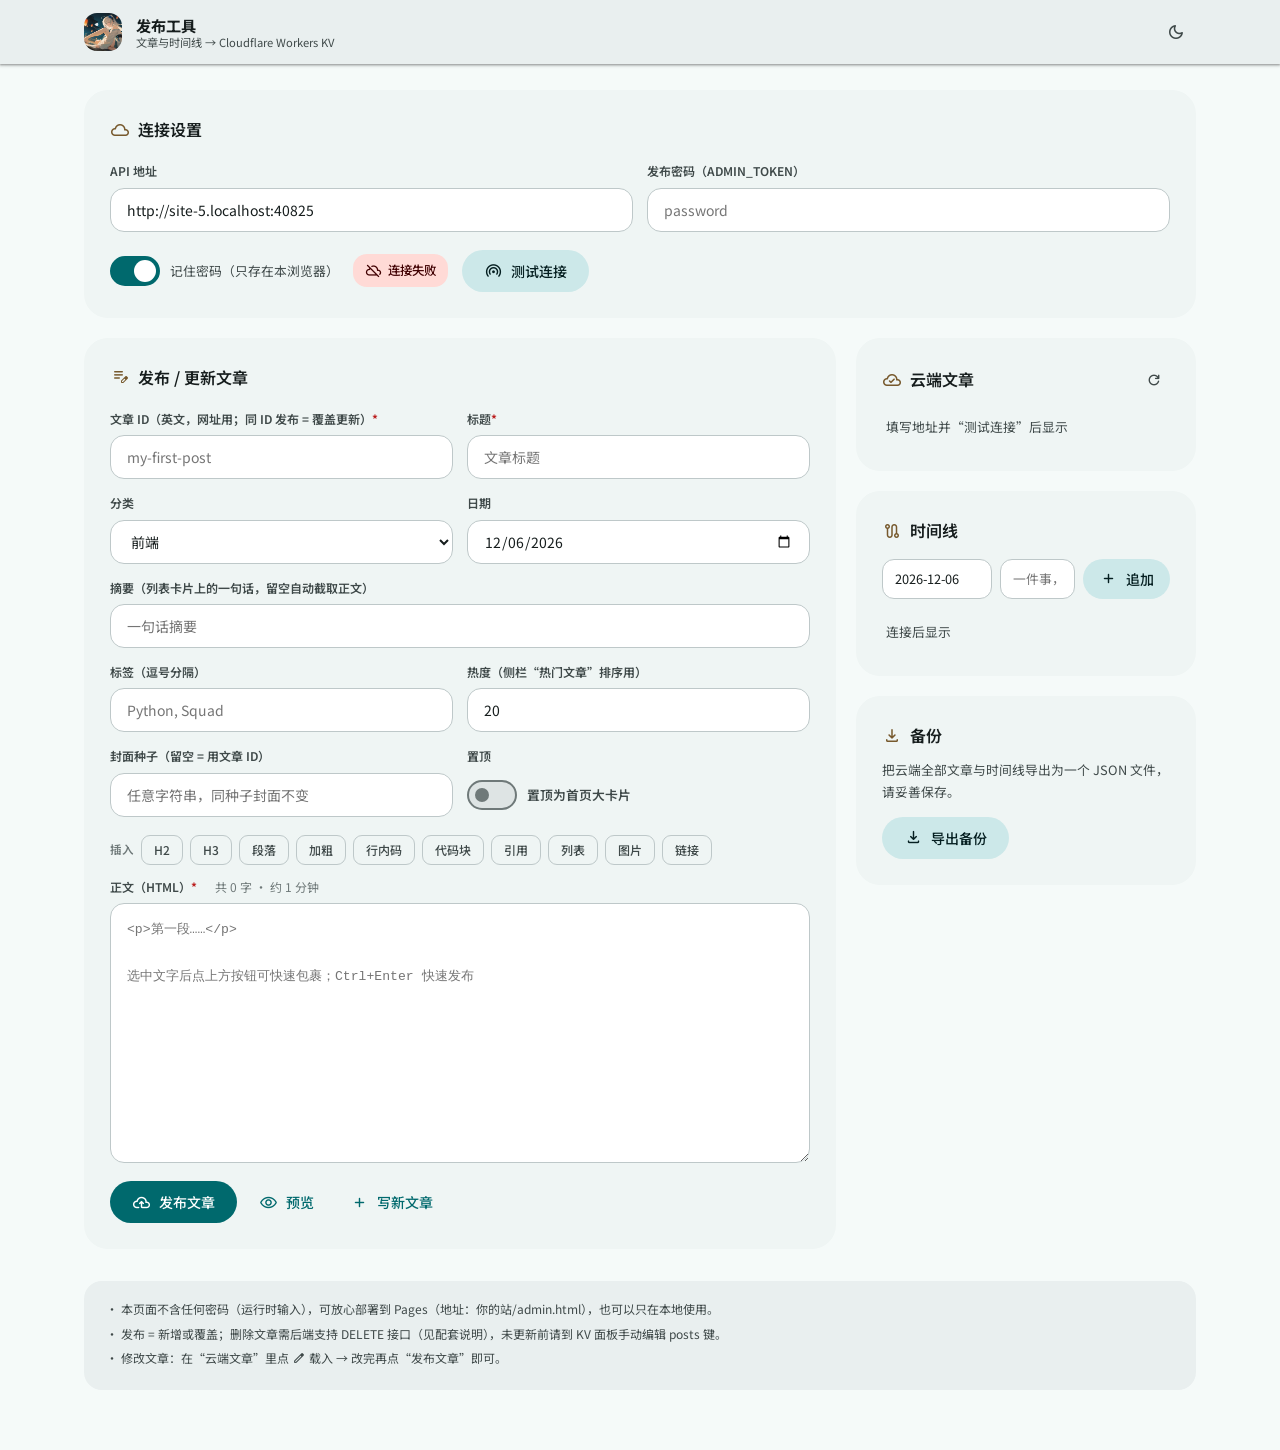
==== admin.html @ 3870db3e "sunset_red weblog" ====
<!DOCTYPE html>
<html lang="zh-CN">
<head>
<meta charset="UTF-8">
<meta name="viewport" content="width=device-width, initial-scale=1">
<title>发布工具</title>
<meta name="robots" content="noindex">
<link rel="icon" type="image/jpeg" href="1788099527648d80cbcbd6b06cbe7049e24d46d24d8a580a2.jpg">
<link rel="preconnect" href="https://fonts.googleapis.com">
<link rel="preconnect" href="https://fonts.gstatic.com" crossorigin>
<link href="https://fonts.googleapis.com/css2?family=Noto+Sans+SC:wght@400;500;700&display=swap" rel="stylesheet">
<link href="https://fonts.googleapis.com/css2?family=Material+Symbols+Rounded:opsz,wght,FILL,GRAD@20..48,300..600,0..1,0&display=block" rel="stylesheet">
<style>

:root {
  --md-primary: #00696d; --md-on-primary: #ffffff;
  --md-primary-container: #9cf1f2; --md-on-primary-container: #002021;
  --md-secondary-container: #cce8e9; --md-on-secondary-container: #051f21;
  --md-tertiary: #77592d; --md-tertiary-container: #ffdfa6; --md-on-tertiary-container: #271a00;
  --md-error: #ba1a1a; --md-error-container: #ffdad6; --md-on-error-container: #410002;
  --md-surface: #f5faf9; --md-on-surface: #161d1d;
  --md-on-surface-variant: #3f4949; --md-outline: #6f7979; --md-outline-variant: #bec8c9;
  --md-surface-container-low: #eff5f4; --md-surface-container: #e9efef;
  --md-surface-container-high: #e3eaea; --md-surface-container-highest: #dee4e4;
  --md-surface-container-lowest: #ffffff;
  --elev-1: 0 1px 2px rgba(0,0,0,.3), 0 1px 3px 1px rgba(0,0,0,.15);
  --ease: cubic-bezier(.2, 0, 0, 1);
  --font-sans: 'Noto Sans SC', system-ui, -apple-system, 'Segoe UI', sans-serif;
  --font-mono: ui-monospace, 'SF Mono', Consolas, monospace;
}
[data-theme="dark"] {
  --md-primary: #80d4d5; --md-on-primary: #003738;
  --md-primary-container: #004f51; --md-on-primary-container: #9cf1f2;
  --md-secondary-container: #334b4d; --md-on-secondary-container: #cce8e9;
  --md-tertiary: #e8c28c; --md-tertiary-container: #5d4212; --md-on-tertiary-container: #ffdfa6;
  --md-error: #ffb4ab; --md-error-container: #93000a; --md-on-error-container: #ffdad6;
  --md-surface: #0e1515; --md-on-surface: #dee4e4;
  --md-on-surface-variant: #bec8c9; --md-outline: #899393; --md-outline-variant: #3f4949;
  --md-surface-container-low: #161d1d; --md-surface-container: #1a2121;
  --md-surface-container-high: #252b2b; --md-surface-container-highest: #303636;
  --md-surface-container-lowest: #090f0f;
}
* { margin: 0; padding: 0; box-sizing: border-box; }
body { font-family: var(--font-sans); background: var(--md-surface); color: var(--md-on-surface); line-height: 1.7; min-height: 100vh; transition: background-color .3s var(--ease), color .3s var(--ease); }
img { display: block; }
button { font-family: inherit; cursor: pointer; border: none; background: none; color: inherit; }
::selection { background: var(--md-primary-container); color: var(--md-on-primary-container); }
:focus-visible { outline: 2px solid var(--md-primary); outline-offset: 2px; border-radius: 4px; }
::-webkit-scrollbar { width: 8px; height: 8px; }
::-webkit-scrollbar-thumb { background: var(--md-outline-variant); border-radius: 8px; }
.msr { font-family: 'Material Symbols Rounded'; font-weight: normal; font-style: normal; font-size: 20px; line-height: 1; display: inline-block; -webkit-font-feature-settings: 'liga'; -webkit-font-smoothing: antialiased; user-select: none; }

/* ---------------- 顶部应用栏 ---------------- */
.top-app-bar { position: sticky; top: 0; z-index: 50; background: var(--md-surface-container); box-shadow: var(--elev-1); }
.bar-inner { max-width: 1160px; margin: 0 auto; height: 64px; padding: 0 24px; display: flex; align-items: center; gap: 14px; }
.avatar { width: 38px; height: 38px; border-radius: 13px; object-fit: cover; }
.bar-title b { display: block; font-size: .95rem; line-height: 1.4; }
.bar-title span { display: block; font-size: .7rem; color: var(--md-on-surface-variant); line-height: 1.2; }
.bar-actions { margin-left: auto; }

/* ---------------- 布局 ---------------- */
.container { max-width: 1160px; margin: 0 auto; padding: 26px 24px 60px; }
.card { background: var(--md-surface-container-low); border-radius: 24px; padding: 26px; }
.card-title { display: flex; align-items: center; gap: 8px; font-size: 1rem; font-weight: 600; }
.card-title .msr { font-size: 20px; color: var(--md-tertiary); }
.conn-grid { display: grid; grid-template-columns: 1fr 1fr; gap: 14px; margin-top: 18px; }
.main-grid { display: grid; grid-template-columns: minmax(0, 1fr) 340px; gap: 20px; margin-top: 20px; align-items: start; }
.side { display: flex; flex-direction: column; gap: 20px; }
.side-head { display: flex; align-items: center; justify-content: space-between; margin-bottom: 12px; }
.side-desc { font-size: .8rem; color: var(--md-on-surface-variant); margin-bottom: 14px; }

/* ---------------- 表单 ---------------- */
.field { display: flex; flex-direction: column; gap: 6px; min-width: 0; }
.field label { font-size: .75rem; font-weight: 600; color: var(--md-on-surface-variant); }
.field label i { color: var(--md-error); font-style: normal; }
.field .count { font-weight: 400; color: var(--md-outline); margin-left: 6px; }
.field input, .field select, .field textarea {
  width: 100%; height: 44px; padding: 0 16px; border-radius: 14px;
  border: 1px solid var(--md-outline-variant); background: var(--md-surface-container-lowest);
  color: var(--md-on-surface); font: .875rem var(--font-sans); outline: none;
  transition: border-color .2s;
}
.field input:focus, .field select:focus, .field textarea:focus { border-color: var(--md-primary); }
.field input.invalid, .field textarea.invalid { border-color: var(--md-error); }
.field textarea { height: auto; min-height: 260px; padding: 14px 16px; resize: vertical; font-family: var(--font-mono); font-size: .82rem; line-height: 1.8; }
.form-grid { display: grid; grid-template-columns: repeat(2, 1fr); gap: 14px; margin-top: 18px; }
.span-2 { grid-column: 1 / -1; }

/* ---------------- 按钮 / Chips / 图标 ---------------- */
.btn { display: inline-flex; align-items: center; justify-content: center; gap: 8px; height: 42px; padding: 0 22px; border-radius: 21px; font-size: .875rem; font-weight: 500; position: relative; transition: box-shadow .25s, opacity .2s; }
.btn:disabled { opacity: .55; cursor: default; }
.btn .msr { font-size: 19px; }
.btn-filled { background: var(--md-primary); color: var(--md-on-primary); }
.btn-filled:hover:not(:disabled) { box-shadow: var(--elev-1); }
.btn-tonal { background: var(--md-secondary-container); color: var(--md-on-secondary-container); }
.btn-text { color: var(--md-primary); padding: 0 14px; }
.icon-btn { width: 40px; height: 40px; border-radius: 50%; display: grid; place-items: center; color: var(--md-on-surface-variant); position: relative; transition: color .2s; }
.icon-btn:hover { color: var(--md-on-surface); }
.icon-btn.sm { width: 32px; height: 32px; } .icon-btn.sm .msr { font-size: 18px; }
.btn::after, .icon-btn::after, .chip::after { content: ""; position: absolute; inset: 0; border-radius: inherit; background: currentColor; opacity: 0; pointer-events: none; transition: opacity .18s; }
.btn:hover::after, .icon-btn:hover::after, .chip:hover::after { opacity: .08; }
.btn:active::after, .icon-btn:active::after { opacity: .12; }
.chip { display: inline-flex; align-items: center; height: 30px; padding: 0 12px; border-radius: 9px; border: 1px solid var(--md-outline-variant); color: var(--md-on-surface-variant); font-size: .75rem; font-weight: 500; position: relative; background: transparent; }
.chip:hover { border-color: var(--md-outline); }

/* ---------------- 开关（M3 Switch） ---------------- */
.switch { display: inline-flex; align-items: center; gap: 10px; cursor: pointer; }
.switch input { display: none; }
.track { width: 50px; height: 30px; border-radius: 15px; background: var(--md-surface-container-highest); border: 2px solid var(--md-outline); position: relative; flex: none; transition: .25s var(--ease); }
.thumb { position: absolute; left: 6px; top: 50%; transform: translateY(-50%); width: 14px; height: 14px; border-radius: 50%; background: var(--md-outline); transition: .25s var(--ease); }
.switch input:checked + .track { background: var(--md-primary); border-color: var(--md-primary); }
.switch input:checked + .track .thumb { left: 22px; width: 22px; height: 22px; background: var(--md-on-primary); }
.switch-label { font-size: .8rem; color: var(--md-on-surface-variant); }

/* ---------------- 连接状态 / 消息 ---------------- */
.conn-actions { display: flex; align-items: center; gap: 14px; margin-top: 18px; flex-wrap: wrap; }
.conn-status { display: inline-flex; align-items: center; gap: 6px; font-size: .78rem; font-weight: 500; color: var(--md-on-surface-variant); padding: 6px 12px; border-radius: 14px; background: var(--md-surface-container-high); }
.conn-status .msr { font-size: 17px; }
.conn-status.ok { color: var(--md-on-secondary-container); background: var(--md-secondary-container); }
.conn-status.err { color: var(--md-on-error-container); background: var(--md-error-container); }
.msg { display: none; align-items: center; gap: 10px; margin-top: 16px; padding: 12px 16px; border-radius: 14px; font-size: .83rem; }
.msg.show { display: flex; }
.msg .msr { font-size: 19px; flex: none; }
.msg.ok { background: var(--md-secondary-container); color: var(--md-on-secondary-container); }
.msg.err { background: var(--md-error-container); color: var(--md-on-error-container); }
.msg.info { background: var(--md-surface-container-high); color: var(--md-on-surface); }

/* ---------------- 编辑器 ---------------- */
.editor-head { display: flex; align-items: center; justify-content: space-between; gap: 10px; flex-wrap: wrap; }
.badge { font-size: .72rem; font-weight: 600; color: var(--md-on-tertiary-container); background: var(--md-tertiary-container); padding: 4px 12px; border-radius: 12px; }
.insert-bar { display: flex; align-items: center; gap: 7px; flex-wrap: wrap; margin: 18px 0 12px; }
.insert-label { font-size: .72rem; font-weight: 600; color: var(--md-outline); }
.editor-actions { display: flex; gap: 8px; margin-top: 18px; flex-wrap: wrap; }
.preview-box { margin-top: 14px; border: 1px dashed var(--md-outline-variant); border-radius: 16px; padding: 18px 20px; }
.preview-title { font-size: .72rem; font-weight: 600; letter-spacing: .1em; color: var(--md-outline); margin-bottom: 10px; }
.placeholder { font-size: .8rem; color: var(--md-on-surface-variant); padding: 8px 4px; }

/* 预览区排版（博客正文迷你版） */
.prose { font-size: .92rem; line-height: 1.9; }
.prose p { margin-bottom: 1em; }
.prose h2 { display: flex; align-items: center; gap: 8px; font-size: 1.15rem; margin: 1.4em 0 .7em; }
.prose h2::before { content: ""; width: 4px; height: 16px; border-radius: 2px; background: var(--md-primary); }
.prose h3 { font-size: 1rem; margin: 1.2em 0 .6em; }
.prose strong { font-weight: 600; }
.prose code { font-family: var(--font-mono); font-size: .85em; background: var(--md-secondary-container); color: var(--md-on-secondary-container); padding: 2px 6px; border-radius: 6px; }
.prose pre { background: var(--md-surface-container-high); border: 1px solid var(--md-outline-variant); border-radius: 12px; padding: 14px 16px; overflow-x: auto; margin: 1.2em 0; }
.prose pre code { background: none; padding: 0; font-size: .8rem; }
.prose blockquote { border-left: 3px solid var(--md-primary); background: var(--md-surface-container); border-radius: 4px 14px 14px 4px; padding: 10px 16px; margin: 1.2em 0; }
.prose ul { list-style: none; padding-left: 4px; margin: 1em 0; }
.prose li { position: relative; padding-left: 20px; margin-bottom: .4em; }
.prose li::before { content: ""; position: absolute; left: 2px; top: .7em; width: 6px; height: 6px; border-radius: 50%; background: var(--md-tertiary); }
.prose figure { margin: 1.2em 0; }
.prose figure img { border-radius: 14px; width: 100%; }
.prose figcaption { text-align: center; font-size: .75rem; color: var(--md-on-surface-variant); margin-top: 6px; }
.prose a { color: var(--md-primary); }

/* ---------------- 云端文章列表 ---------------- */
.cloud-list { display: flex; flex-direction: column; gap: 4px; max-height: 430px; overflow-y: auto; }
.cloud-item { display: flex; align-items: center; gap: 10px; padding: 10px 8px; border-radius: 14px; transition: background .2s; }
.cloud-item:hover { background: var(--md-surface-container); }
.ci-main { flex: 1; min-width: 0; }
.ci-main b { display: flex; align-items: center; gap: 4px; font-size: .85rem; font-weight: 500; white-space: nowrap; overflow: hidden; text-overflow: ellipsis; }
.ci-main .star { font-size: 15px; color: var(--md-tertiary); font-variation-settings: 'FILL' 1; flex: none; }
.ci-main span { font-size: .72rem; color: var(--md-on-surface-variant); }
.editing-flag { color: var(--md-primary); font-style: normal; font-weight: 600; }
.ci-actions { display: flex; gap: 2px; flex: none; }


.tl-form { display: flex; gap: 8px; margin-bottom: 14px; }
.tl-form input { height: 40px; padding: 0 12px; border-radius: 12px; border: 1px solid var(--md-outline-variant); background: var(--md-surface-container-lowest); color: var(--md-on-surface); font: .8rem var(--font-sans); outline: none; }
.tl-form input:focus { border-color: var(--md-primary); }
.tl-form input[type="text"] { flex: 1; min-width: 0; }
.tl-form .btn { height: 40px; padding: 0 16px; flex: none; }
.tl-list { display: flex; flex-direction: column; gap: 8px; max-height: 280px; overflow-y: auto; }
.tl-row { display: flex; flex-direction: column; padding: 8px 12px; border-radius: 12px; background: var(--md-surface-container); }
.tl-row b { font: 600 .75rem var(--font-mono); color: var(--md-primary); }
.tl-row p { font-size: .8rem; color: var(--md-on-surface-variant); }

.tips { margin-top: 32px; padding: 18px 22px; border-radius: 18px; background: var(--md-surface-container); font-size: .75rem; color: var(--md-on-surface-variant); }
.tips p { margin-bottom: 4px; }


@media (max-width: 960px) {
  .main-grid { grid-template-columns: 1fr; }
  .conn-grid { grid-template-columns: 1fr; }
}
@media (max-width: 620px) {
  .container { padding: 18px 14px 48px; }
  .form-grid { grid-template-columns: 1fr; }
  .span-2 { grid-column: auto; }
  .tl-form { flex-wrap: wrap; }
  .tl-form input[type="text"] { flex-basis: 100%; }
}
@media (prefers-reduced-motion: reduce) { *, *::before, *::after { transition-duration: .01ms !important; } }
</style>
</head>
<body>


<header class="top-app-bar">
  <div class="bar-inner">
    <img class="avatar" src="1788099527648d80cbcbd6b06cbe7049e24d46d24d8a580a2.jpg" alt="">
    <div class="bar-title">
      <b>发布工具</b>
      <span>文章与时间线 → Cloudflare Workers KV</span>
    </div>
    <div class="bar-actions">
      <button class="icon-btn" id="themeBtn" aria-label="切换主题"><span class="msr">dark_mode</span></button>
    </div>
  </div>
</header>

<main class="container">

  <!-- ============ 连接设置 ============ -->
  <section class="card">
    <h2 class="card-title"><span class="msr">cloud</span>连接设置</h2>
    <div class="conn-grid">
      <div class="field">
        <label for="apiBase">API 地址</label>
        <input id="apiBase" placeholder="（部署在本站时自动填写）">
      </div>
      <div class="field">
        <label for="token">发布密码（ADMIN_TOKEN）</label>
        <input id="token" type="password" placeholder="password">
      </div>
    </div>
    <div class="conn-actions">
      <label class="switch">
        <input type="checkbox" id="remember">
        <span class="track"><span class="thumb"></span></span>
        <span class="switch-label">记住密码（只存在本浏览器）</span>
      </label>
      <span class="conn-status" id="connStatus"><span class="msr">cloud_off</span>未连接</span>
      <button class="btn btn-tonal" id="testBtn"><span class="msr">wifi_tethering</span>测试连接</button>
    </div>
  </section>

  <div class="main-grid">

    <!-- ============ 左：文章编辑器 ============ -->
    <section class="card editor-card">
      <div class="editor-head">
        <h2 class="card-title"><span class="msr">edit_note</span>发布 / 更新文章</h2>
        <span class="badge" id="editingBadge" hidden></span>
      </div>

      <div class="form-grid">
        <div class="field">
          <label for="pId">文章 ID（英文，网址用；同 ID 发布 = 覆盖更新）<i>*</i></label>
          <input id="pId" placeholder="my-first-post">
        </div>
        <div class="field">
          <label for="pTitle">标题<i>*</i></label>
          <input id="pTitle" placeholder="文章标题">
        </div>
        <div class="field">
          <label for="pCat">分类</label>
          <select id="pCat">
            <option value="前端">前端</option>
            <option value="生活">生活</option>
            <option value="game">game</option>
          </select>
        </div>
        <div class="field">
          <label for="pDate">日期</label>
          <input id="pDate" type="date">
        </div>
        <div class="field span-2">
          <label for="pExcerpt">摘要（列表卡片上的一句话，留空自动截取正文）</label>
          <input id="pExcerpt" placeholder="一句话摘要">
        </div>
        <div class="field">
          <label for="pTags">标签（逗号分隔）</label>
          <input id="pTags" placeholder="Python, Squad">
        </div>
        <div class="field">
          <label for="pHeat">热度（侧栏“热门文章”排序用）</label>
          <input id="pHeat" type="number" value="20">
        </div>
        <div class="field">
          <label for="pSeed">封面种子（留空 = 用文章 ID）</label>
          <input id="pSeed" placeholder="任意字符串，同种子封面不变">
        </div>
        <div class="field">
          <label>置顶</label>
          <label class="switch" style="height:44px">
            <input type="checkbox" id="featured">
            <span class="track"><span class="thumb"></span></span>
            <span class="switch-label">置顶为首页大卡片</span>
          </label>
        </div>
      </div>

      <div class="insert-bar">
        <span class="insert-label">插入</span>
        <button class="chip" data-ins="h2" type="button">H2</button>
        <button class="chip" data-ins="h3" type="button">H3</button>
        <button class="chip" data-ins="p" type="button">段落</button>
        <button class="chip" data-ins="b" type="button">加粗</button>
        <button class="chip" data-ins="code" type="button">行内码</button>
        <button class="chip" data-ins="pre" type="button">代码块</button>
        <button class="chip" data-ins="quote" type="button">引用</button>
        <button class="chip" data-ins="ul" type="button">列表</button>
        <button class="chip" data-ins="img" type="button">图片</button>
        <button class="chip" data-ins="link" type="button">链接</button>
      </div>

      <div class="field">
        <label for="content">正文（HTML）<i>*</i>　<span class="count" id="stats"></span></label>
        <textarea id="content" placeholder="&lt;p&gt;第一段……&lt;/p&gt;&#10;&#10;选中文字后点上方按钮可快速包裹；Ctrl+Enter 快速发布"></textarea>
      </div>

      <div class="preview-box" id="previewBox" hidden>
        <p class="preview-title">预览</p>
        <div class="prose" id="preview"></div>
      </div>

      <div class="msg" id="msg"></div>

      <div class="editor-actions">
        <button class="btn btn-filled" id="publishBtn"><span class="msr">cloud_upload</span>发布文章</button>
        <button class="btn btn-text" id="previewBtn"><span class="msr">visibility</span>预览</button>
        <button class="btn btn-text" id="newBtn"><span class="msr">add</span>写新文章</button>
      </div>
    </section>


    <aside class="side">

      <section class="card">
        <div class="side-head">
          <h2 class="card-title"><span class="msr">cloud_done</span>云端文章</h2>
          <button class="icon-btn sm" id="refreshBtn" title="刷新列表"><span class="msr">refresh</span></button>
        </div>
        <div class="cloud-list" id="cloudList"><p class="placeholder">填写地址并“测试连接”后显示</p></div>
      </section>

      <section class="card">
        <h2 class="card-title" style="margin-bottom:14px"><span class="msr">route</span>时间线</h2>
        <div class="tl-form">
          <input id="tDate" type="text" placeholder="2026-09-01" style="width:110px;flex:none">
          <input id="tText" type="text" placeholder="一件事，如：第一次用 KV 发文">
          <button class="btn btn-tonal" id="tlAddBtn"><span class="msr">add</span>追加</button>
        </div>
        <div class="tl-list" id="tlList"><p class="placeholder">连接后显示</p></div>
      </section>

      <section class="card">
        <h2 class="card-title" style="margin-bottom:10px"><span class="msr">download</span>备份</h2>
        <p class="side-desc">把云端全部文章与时间线导出为一个 JSON 文件，请妥善保存。</p>
        <button class="btn btn-tonal" id="backupBtn"><span class="msr">download</span>导出备份</button>
      </section>

    </aside>
  </div>

  <footer class="tips">
    <p>· 本页面不含任何密码（运行时输入），可放心部署到 Pages（地址：你的站/admin.html），也可以只在本地使用。</p>
    <p>· 发布 = 新增或覆盖；删除文章需后端支持 DELETE 接口（见配套说明），未更新前请到 KV 面板手动编辑 posts 键。</p>
    <p>· 修改文章：在“云端文章”里点 <span class="msr" style="font-size:14px;vertical-align:-2px">edit</span> 载入 → 改完再点“发布文章”即可。</p>
  </footer>
</main>

<script>
(function () {
  'use strict';
  const $  = s => document.querySelector(s);
  const $$ = s => Array.from(document.querySelectorAll(s));
  const esc = s => String(s == null ? '' : s).replace(/[&<>"]/g, c => ({ '&': '&amp;', '<': '&lt;', '>': '&gt;', '"': '&quot;' }[c]));
  const today = () => new Date().toISOString().slice(0, 10);


  const root = document.documentElement;
  root.dataset.theme = localStorage.getItem('hy-blog-theme') ||
    (matchMedia('(prefers-color-scheme: dark)').matches ? 'dark' : 'light');
  function syncTheme() {
    $('#themeBtn .msr').textContent = root.dataset.theme === 'dark' ? 'light_mode' : 'dark_mode';
  }
  $('#themeBtn').addEventListener('click', () => {
    root.dataset.theme = root.dataset.theme === 'dark' ? 'light' : 'dark';
    localStorage.setItem('hy-blog-theme', root.dataset.theme);
    syncTheme();
  });
  syncTheme();


  const LS = { base: 'hy-admin-base', token: 'hy-admin-token', remember: 'hy-admin-remember' };
  const apiBaseEl = $('#apiBase'), tokenEl = $('#token'), rememberEl = $('#remember');


  apiBaseEl.value = location.protocol.startsWith('http')
    ? location.origin
    : (localStorage.getItem(LS.base) || '');
  rememberEl.checked = localStorage.getItem(LS.remember) !== '0';
  if (rememberEl.checked) tokenEl.value = localStorage.getItem(LS.token) || '';

  apiBaseEl.addEventListener('input', () => localStorage.setItem(LS.base, apiBaseEl.value.trim()));
  tokenEl.addEventListener('input', () => { if (rememberEl.checked) localStorage.setItem(LS.token, tokenEl.value); });
  rememberEl.addEventListener('change', () => {
    localStorage.setItem(LS.remember, rememberEl.checked ? '1' : '0');
    if (!rememberEl.checked) localStorage.removeItem(LS.token);
    else localStorage.setItem(LS.token, tokenEl.value);
  });

  const base  = () => (apiBaseEl.value || '').trim().replace(/\/+$/, '');
  const token = () => tokenEl.value.trim();


  const msgEl = $('#msg'); let msgTimer;
  function msg(type, text, icon) {
    msgEl.className = 'msg show ' + type;
    msgEl.innerHTML = `<span class="msr">${icon || (type === 'err' ? 'error' : type === 'ok' ? 'check_circle' : 'info')}</span><span>${text}</span>`;
    clearTimeout(msgTimer);
    msgTimer = setTimeout(() => msgEl.classList.remove('show'), 5000);
  }
  function conn(text, icon, state) {
    const el = $('#connStatus');
    el.className = 'conn-status' + (state ? ' ' + state : '');
    el.innerHTML = `<span class="msr">${icon}</span>${text}`;
  }


  async function fetchJSON(url, opts) {
    const r = await fetch(url, opts);
    let data = {};
    try { data = await r.json(); } catch (e) {}
    if (!r.ok) throw Object.assign(new Error(data.error || ('HTTP ' + r.status)), { status: r.status });
    return data;
  }
  const fetchPosts = () => fetchJSON(base() + '/api/posts?t=' + Date.now());

  
  let posts = [];
  async function testAndLoad(silent) {
    if (!base()) { conn('请填写 API 地址', 'cloud_off', 'err'); return false; }
    try {
      posts = await fetchPosts();
      conn(`已连接 · 云端 ${posts.length} 篇文章`, 'cloud_done', 'ok');
      renderCloud();
      return true;
    } catch (e) {
      conn('连接失败', 'cloud_off', 'err');
      if (!silent) msg('err', '连接失败：' + (e.status ? '接口返回 ' + e.status + '，请确认api' : '网络错误，请检查 API 地址是否正确'), 'cloud_off');
      return false;
    }
  }
  $('#testBtn').addEventListener('click', () => testAndLoad(false));
  $('#refreshBtn').addEventListener('click', () => testAndLoad(true));

  function renderCloud() {
    const box = $('#cloudList');
    if (!posts.length) { box.innerHTML = '<p class="placeholder">KV 里还没有文章，发布第一篇吧！</p>'; return; }
    const editingId = $('#pId').value.trim();
    box.innerHTML = posts.map(p => `
      <div class="cloud-item" data-id="${esc(p.id)}">
        <div class="ci-main">
          <b>${p.featured ? '<span class="msr star" title="置顶">star</span>' : ''}${esc(p.title)}</b>
          <span>${esc(p.date)} · ${esc(p.category)}${p.id === editingId ? ' · <i class="editing-flag">编辑中</i>' : ''}</span>
        </div>
        <div class="ci-actions">
          <button class="icon-btn sm" data-act="edit" title="载入编辑"><span class="msr">edit</span></button>
          <button class="icon-btn sm" data-act="del" title="删除"><span class="msr">delete</span></button>
        </div>
      </div>`).join('');
  }
  $('#cloudList').addEventListener('click', e => {
    const item = e.target.closest('.cloud-item');
    if (!item) return;
    const p = posts.find(x => x.id === item.dataset.id);
    if (!p) return;
    const act = e.target.closest('[data-act]');
    if (!act || act.dataset.act === 'edit') fillForm(p);
    else if (act.dataset.act === 'del') delPost(p);
  });

 
  const contentEl = $('#content');

  function badge(id) {
    const el = $('#editingBadge');
    if (id) { el.hidden = false; el.textContent = '正在编辑：' + id + '（发布将覆盖）'; }
    else el.hidden = true;
  }
  function fillForm(p) {
    $('#pId').value = p.id || '';
    $('#pTitle').value = p.title || '';
    $('#pCat').value = ['前端', '生活', 'game'].includes(p.category) ? p.category : '前端';
    $('#pDate').value = String(p.date || '').slice(0, 10) || today();
    $('#pExcerpt').value = p.excerpt || '';
    $('#pTags').value = (p.tags || []).join(', ');
    $('#pHeat').value = p.heat != null ? p.heat : 20;
    $('#pSeed').value = p.seed || '';
    $('#featured').checked = !!p.featured;
    contentEl.value = p.content || '';
    badge(p.id);
    updateStats(); renderPreview(); clearInvalid();
    msg('info', `已载入《${esc(p.title)}》，点“发布文章”即可覆盖更新`, 'edit');
    $('.editor-card').scrollIntoView({ behavior: 'smooth', block: 'start' });
  }
  function clearForm() {
    ['pId', 'pTitle', 'pExcerpt', 'pTags', 'pSeed'].forEach(id => $('#' + id).value = '');
    $('#pCat').value = '前端';
    $('#pDate').value = today();
    $('#pHeat').value = 20;
    $('#featured').checked = false;
    contentEl.value = '';
    badge(null); clearInvalid(); updateStats(); renderPreview();
  }
  function clearInvalid() { $$('.invalid').forEach(el => el.classList.remove('invalid')); }

  $('#newBtn').addEventListener('click', () => {
    clearForm();
    msg('info', '已清空，开始写新文章吧', 'add');
    $('#pId').focus();
  });


  function collectPost() {
    clearInvalid();
    const id = $('#pId').value.trim();
    const title = $('#pTitle').value.trim();
    const content = contentEl.value.trim();
    const missing = [];
    if (!id) missing.push('#pId');
    if (!title) missing.push('#pTitle');
    if (!content) missing.push('#content');
    if (missing.length) {
      missing.forEach(s => $(s).classList.add('invalid'));
      msg('err', '文章 ID、标题、正文为必填项（红框处）', 'error');
      return null;
    }
    const tags = $('#pTags').value.split(/[,，]/).map(s => s.trim()).filter(Boolean);
    const autoExcerpt = content.replace(/<[^>]+>/g, '').replace(/\s/g, '').slice(0, 60);
    return {
      id, title, content,
      category: $('#pCat').value,
      date: $('#pDate').value || today(),
      excerpt: $('#pExcerpt').value.trim() || autoExcerpt,
      tags: tags.length ? tags : ['未分类'],
      heat: +$('#pHeat').value || 20,
      featured: $('#featured').checked,
      seed: $('#pSeed').value.trim() || id
    };
  }


  $('#publishBtn').addEventListener('click', async () => {
    const post = collectPost();
    if (!post) return;
    if (!token()) return msg('err', '请先填写发布密码（ADMIN_TOKEN）', 'key');
    const btn = $('#publishBtn');
    btn.disabled = true;
    try {
      const data = await fetchJSON(base() + '/api/post', {
        method: 'POST',
        headers: { 'Content-Type': 'application/json', 'X-Admin-Token': token() },
        body: JSON.stringify(post)
      });
      msg('ok', `发布成功：${data.action === 'updated' ? '已覆盖更新' : '新建'}《${esc(post.title)}》，云端共 ${data.total} 篇。刷新博客即可看到`, 'cloud_done');
      await testAndLoad(true);
    } catch (e) {
      msg('err', e.status === 401 ? '密码不对：请核对ADMIN_TOKEN' : '发布失败：' + esc(e.message), 'error');
    } finally {
      btn.disabled = false;
    }
  });


  async function delPost(p) {
    if (!confirm(`确定删除《${p.title}》？此操作不可恢复。`)) return;
    try {
      await fetchJSON(base() + '/api/post?id=' + encodeURIComponent(p.id), {
        method: 'DELETE',
        headers: { 'X-Admin-Token': token() }
      });
      msg('ok', '已删除《' + esc(p.title) + '》', 'delete');
      if ($('#pId').value.trim() === p.id) badge(null);
      await testAndLoad(true);
    } catch (e) {
      if (e.status === 405) msg('err', '当前后端还不支持删除', 'help');
      else if (e.status === 401) msg('err', '密码不对，无法删除', 'key');
      else msg('err', '删除失败：' + esc(e.message), 'error');
    }
  }

  
  const SNIPPETS = {
    h2:    s => `<h2>${s || '小标题'}</h2>\n`,
    h3:    s => `<h3>${s || '三级标题'}</h3>\n`,
    p:     s => `<p>${s || '段落文字'}</p>\n`,
    b:     s => `<strong>${s || '加粗文字'}</strong>`,
    code:  s => `<code>${s || '行内代码'}</code>`,
    pre:   s => `<pre data-lang="代码类型"><code>${s || '# 代码'}</code></pre>\n`,
    quote: s => `<blockquote>${s || '引用的文字'}</blockquote>\n`,
    ul:    s => `<ul>\n  <li>${s || '条目一'}</li>\n  <li>条目二</li>\n</ul>\n`,
    img:   s => `<figure><img src="https://loremflickr.com/900/600/landscape?lock=1" alt="${s || '图片说明'}" loading="lazy"><figcaption>${s || '图片说明'}</figcaption></figure>\n`,
    link:  s => `<a href="https://" target="_blank" rel="noopener">${s || '链接文字'}</a>`
  };
  $$('.insert-bar .chip').forEach(chip => {
    chip.addEventListener('click', () => {
      const start = contentEl.selectionStart, end = contentEl.selectionEnd;
      const sel = contentEl.value.slice(start, end);
      const out = (SNIPPETS[chip.dataset.ins] || (s => s))(sel);
      contentEl.setRangeText(out, start, end, 'end');
      contentEl.focus();
      updateStats(); renderPreview();
    });
  });

  
  function updateStats() {
    const n = contentEl.value.replace(/<[^>]+>/g, '').replace(/\s/g, '').length;
    $('#stats').textContent = `共 ${n} 字 · 约 ${Math.max(1, Math.round(n / 400))} 分钟`;
  }
  contentEl.addEventListener('input', () => { updateStats(); renderPreview(); });
  contentEl.addEventListener('keydown', e => {
    if ((e.ctrlKey || e.metaKey) && e.key === 'Enter') { e.preventDefault(); $('#publishBtn').click(); }
  });

  let previewOn = false;
  function renderPreview() {
    if (!previewOn) return;
    $('#preview').innerHTML = contentEl.value || '<p class="placeholder">正文为空</p>';
  }
  $('#previewBtn').addEventListener('click', () => {
    previewOn = !previewOn;
    $('#previewBox').hidden = !previewOn;
    $('#previewBtn .msr').textContent = previewOn ? 'visibility_off' : 'visibility';
    renderPreview();
  });

  
  async function loadTimeline() {
    try {
      const list = await fetchJSON(base() + '/api/timeline?t=' + Date.now());
      renderTimeline(Array.isArray(list) ? list : []);
    } catch (e) { /* 未连接时静默 */ }
  }
  function renderTimeline(list) {
    $('#tlList').innerHTML = list.length
      ? list.map(i => `<div class="tl-row"><b>${esc(i.date)}</b><p>${esc(i.text)}</p></div>`).join('')
      : '<p class="placeholder">还没有时间线条目</p>';
  }
  async function addTimeline() {
    const date = $('#tDate').value.trim();
    const text = $('#tText').value.trim();
    if (!date || !text) return msg('err', '时间线的日期和内容都要填', 'error');
    if (!token()) return msg('err', '请先填写发布密码', 'key');
    try {
      await fetchJSON(base() + '/api/timeline', {
        method: 'POST',
        headers: { 'Content-Type': 'application/json', 'X-Admin-Token': token() },
        body: JSON.stringify({ date, text })
      });
      $('#tText').value = '';
      msg('ok', '时间线已追加（关于页可见）', 'check_circle');
      loadTimeline();
    } catch (e) {
      msg('err', e.status === 401 ? '密码不对' : '追加失败：' + esc(e.message), 'error');
    }
  }
  $('#tlAddBtn').addEventListener('click', addTimeline);
  $('#tText').addEventListener('keydown', e => { if (e.key === 'Enter') addTimeline(); });

  
  $('#backupBtn').addEventListener('click', async () => {
    try {
      msg('info', '正在导出…', 'download');
      const [ps, tl] = await Promise.all([
        fetchPosts(),
        fetchJSON(base() + '/api/timeline?t=' + Date.now()).catch(() => [])
      ]);
      const data = { exportedAt: new Date().toISOString(), posts: ps, timeline: tl };
      const blob = new Blob([JSON.stringify(data, null, 2)], { type: 'application/json' });
      const a = document.createElement('a');
      a.href = URL.createObjectURL(blob);
      a.download = 'hongyun-blog-backup-' + today() + '.json';
      a.click();
      URL.revokeObjectURL(a.href);
      msg('ok', `备份已下载（${ps.length} 篇文章 + 时间线）`, 'check_circle');
    } catch (e) {
      msg('err', '导出失败：' + esc(e.message), 'error');
    }
  });

  
  $('#pDate').value = today();
  $('#tDate').value = today();
  updateStats();
  if (base()) testAndLoad(true).then(ok => { if (ok) loadTimeline(); });
})();
</script>
</body>
</html>
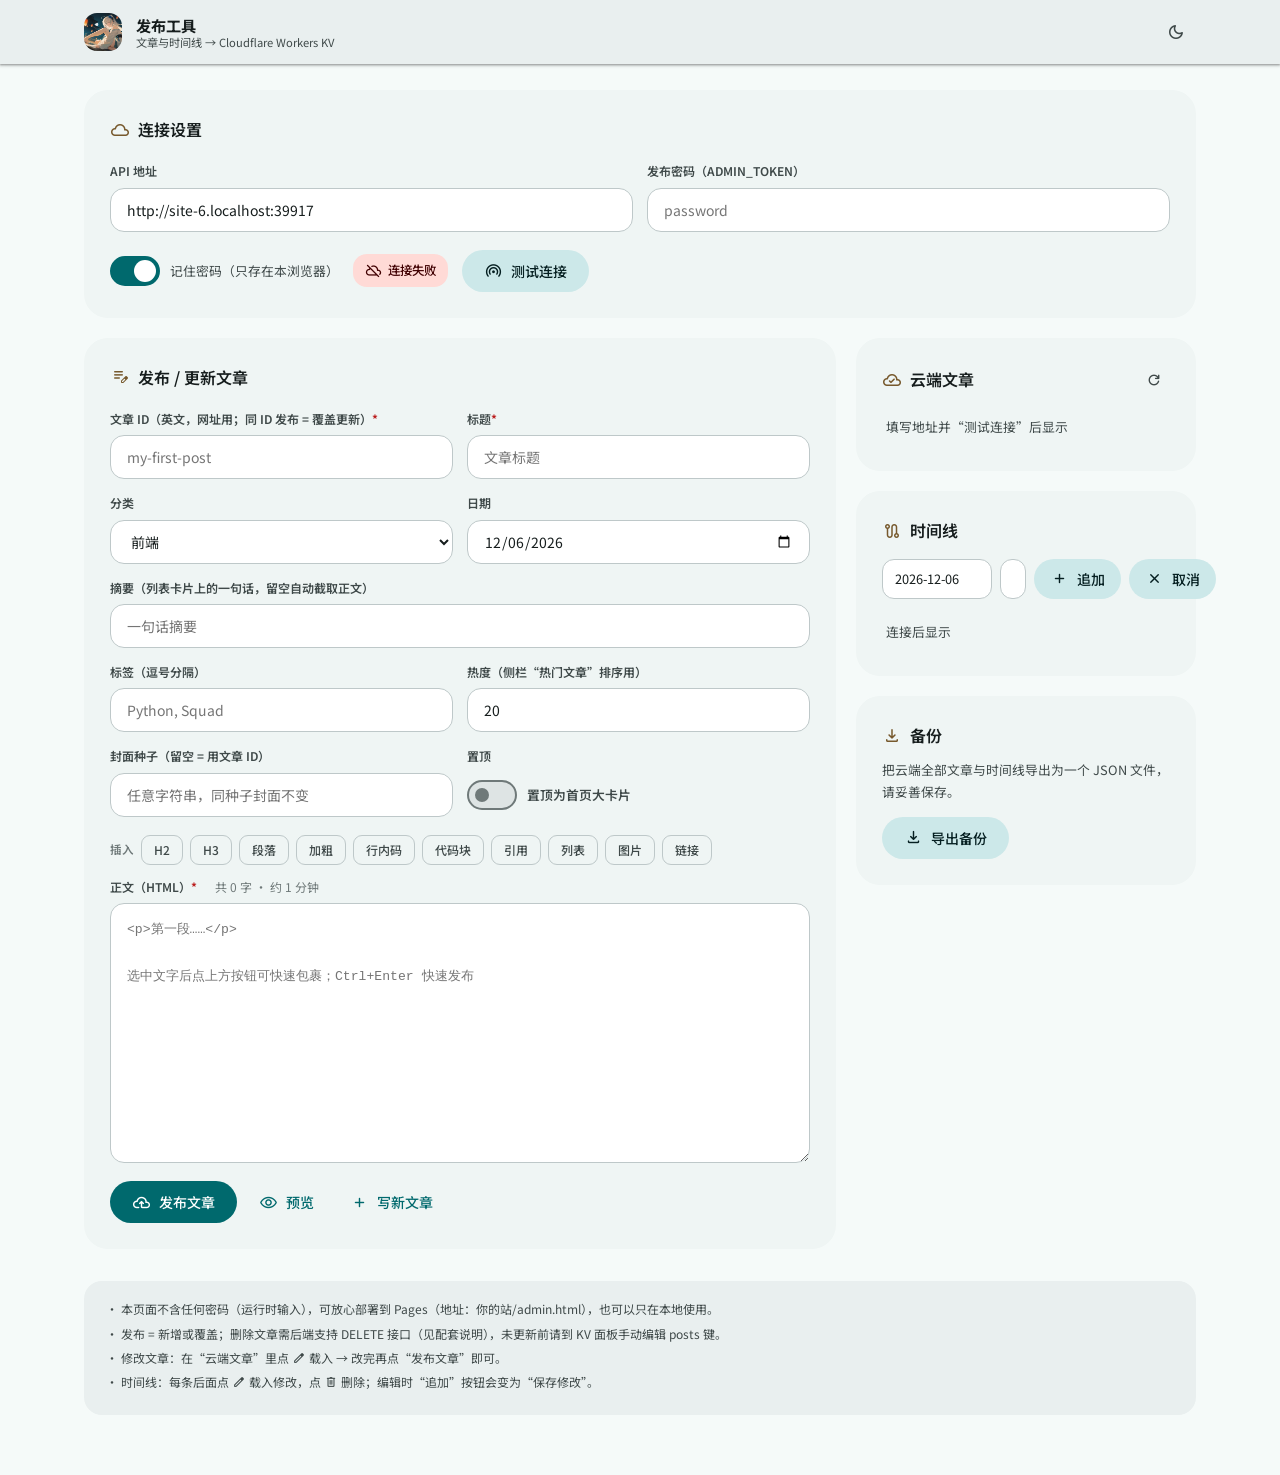
==== commit 719d80c5: "Add files via upload" ====
--- a/admin.html
+++ b/admin.html
@@ -175,6 +175,9 @@
 .tl-row { display: flex; flex-direction: column; padding: 8px 12px; border-radius: 12px; background: var(--md-surface-container); }
 .tl-row b { font: 600 .75rem var(--font-mono); color: var(--md-primary); }
 .tl-row p { font-size: .8rem; color: var(--md-on-surface-variant); }
+.tl-top { display: flex; align-items: center; gap: 6px; }
+.tl-main { flex: 1; min-width: 0; }
+.tl-row.editing { box-shadow: inset 0 0 0 1.5px var(--md-primary); }
 
 .tips { margin-top: 32px; padding: 18px 22px; border-radius: 18px; background: var(--md-surface-container); font-size: .75rem; color: var(--md-on-surface-variant); }
 .tips p { margin-bottom: 4px; }
@@ -342,6 +345,7 @@
           <input id="tDate" type="text" placeholder="2026-09-01" style="width:110px;flex:none">
           <input id="tText" type="text" placeholder="一件事，如：第一次用 KV 发文">
           <button class="btn btn-tonal" id="tlAddBtn"><span class="msr">add</span>追加</button>
+          <button class="btn btn-tonal" id="tlCancelBtn" hidden><span class="msr">close</span>取消</button>
         </div>
         <div class="tl-list" id="tlList"><p class="placeholder">连接后显示</p></div>
       </section>
@@ -359,6 +363,7 @@
     <p>· 本页面不含任何密码（运行时输入），可放心部署到 Pages（地址：你的站/admin.html），也可以只在本地使用。</p>
     <p>· 发布 = 新增或覆盖；删除文章需后端支持 DELETE 接口（见配套说明），未更新前请到 KV 面板手动编辑 posts 键。</p>
     <p>· 修改文章：在“云端文章”里点 <span class="msr" style="font-size:14px;vertical-align:-2px">edit</span> 载入 → 改完再点“发布文章”即可。</p>
+    <p>· 时间线：每条后面点 <span class="msr" style="font-size:14px;vertical-align:-2px">edit</span> 载入修改，点 <span class="msr" style="font-size:14px;vertical-align:-2px">delete</span> 删除；编辑时“追加”按钮会变为“保存修改”。</p>
   </footer>
 </main>
 
@@ -637,27 +642,98 @@
       renderTimeline(Array.isArray(list) ? list : []);
     } catch (e) { /* 未连接时静默 */ }
   }
+  let tlCache = [], tlEditing = -1;
   function renderTimeline(list) {
+    tlCache = list;
     $('#tlList').innerHTML = list.length
-      ? list.map(i => `<div class="tl-row"><b>${esc(i.date)}</b><p>${esc(i.text)}</p></div>`).join('')
+      ? list.map((item, i) => `
+        <div class="tl-row${i === tlEditing ? ' editing' : ''}" data-i="${i}">
+          <div class="tl-top">
+            <div class="tl-main">
+              <b>${esc(item.date)}${i === tlEditing ? ' · <i class="editing-flag">编辑中</i>' : ''}</b>
+              <p>${esc(item.text)}</p>
+            </div>
+            <div class="ci-actions">
+              <button class="icon-btn sm" data-act="edit" title="编辑这条"><span class="msr">edit</span></button>
+              <button class="icon-btn sm" data-act="del" title="删除这条"><span class="msr">delete</span></button>
+            </div>
+          </div>
+        </div>`).join('')
       : '<p class="placeholder">还没有时间线条目</p>';
   }
+  $('#tlList').addEventListener('click', e => {
+    const row = e.target.closest('.tl-row');
+    if (!row) return;
+    const act = e.target.closest('[data-act]');
+    if (!act) return;
+    const i = +row.dataset.i;
+    if (act.dataset.act === 'edit') startTlEdit(i);
+    else delTimeline(i);
+  });
+  function startTlEdit(i) {
+    const item = tlCache[i];
+    if (!item) return;
+    tlEditing = i;
+    $('#tDate').value = item.date;
+    $('#tText').value = item.text;
+    $('#tlAddBtn').innerHTML = '<span class="msr">save</span>保存修改';
+    $('#tlCancelBtn').hidden = false;
+    renderTimeline(tlCache);
+    $('#tText').focus();
+    msg('info', '正在编辑这条时间线，改完点“保存修改”', 'edit');
+  }
+  function resetTlForm() {
+    tlEditing = -1;
+    $('#tlAddBtn').innerHTML = '<span class="msr">add</span>追加';
+    $('#tlCancelBtn').hidden = true;
+    $('#tDate').value = today();
+    $('#tText').value = '';
+  }
+  $('#tlCancelBtn').addEventListener('click', () => {
+    resetTlForm();
+    renderTimeline(tlCache);
+  });
   async function addTimeline() {
     const date = $('#tDate').value.trim();
     const text = $('#tText').value.trim();
     if (!date || !text) return msg('err', '时间线的日期和内容都要填', 'error');
     if (!token()) return msg('err', '请先填写发布密码', 'key');
+    const editing = tlEditing >= 0;
+    const btn = $('#tlAddBtn');
+    btn.disabled = true;
     try {
       await fetchJSON(base() + '/api/timeline', {
-        method: 'POST',
+        method: editing ? 'PUT' : 'POST',
         headers: { 'Content-Type': 'application/json', 'X-Admin-Token': token() },
-        body: JSON.stringify({ date, text })
+        body: JSON.stringify(editing ? { i: tlEditing, date, text } : { date, text })
       });
-      $('#tText').value = '';
-      msg('ok', '时间线已追加（关于页可见）', 'check_circle');
+      resetTlForm();
+      msg('ok', editing ? '时间线已更新（关于页可见）' : '时间线已追加（关于页可见）', 'check_circle');
       loadTimeline();
     } catch (e) {
-      msg('err', e.status === 401 ? '密码不对' : '追加失败：' + esc(e.message), 'error');
+      msg('err', e.status === 401 ? '密码不对' : (editing ? '更新失败：' : '追加失败：') + esc(e.message), 'error');
+    } finally {
+      btn.disabled = false;
+    }
+  }
+  async function delTimeline(i) {
+    const item = tlCache[i];
+    if (!item) return;
+    if (!confirm(`删除这条时间线？\n${item.date} ${item.text}\n此操作不可恢复。`)) return;
+    if (!token()) return msg('err', '请先填写发布密码', 'key');
+    try {
+      await fetchJSON(base() + '/api/timeline?i=' + i, {
+        method: 'DELETE',
+        headers: { 'X-Admin-Token': token() }
+      });
+      if (tlEditing === i) resetTlForm();
+      else if (tlEditing > i) tlEditing--; // 被删条目排在编辑条目之前，索引随之后移
+      msg('ok', '已删除这条时间线', 'delete');
+      loadTimeline();
+    } catch (e) {
+      if (e.status === 401) msg('err', '密码不对，无法删除', 'key');
+      else if (e.status === 404) msg('err', '条目不存在，请刷新列表后重试', 'refresh');
+      else msg('err', '删除失败：' + esc(e.message), 'error');
     }
   }
   $('#tlAddBtn').addEventListener('click', addTimeline);
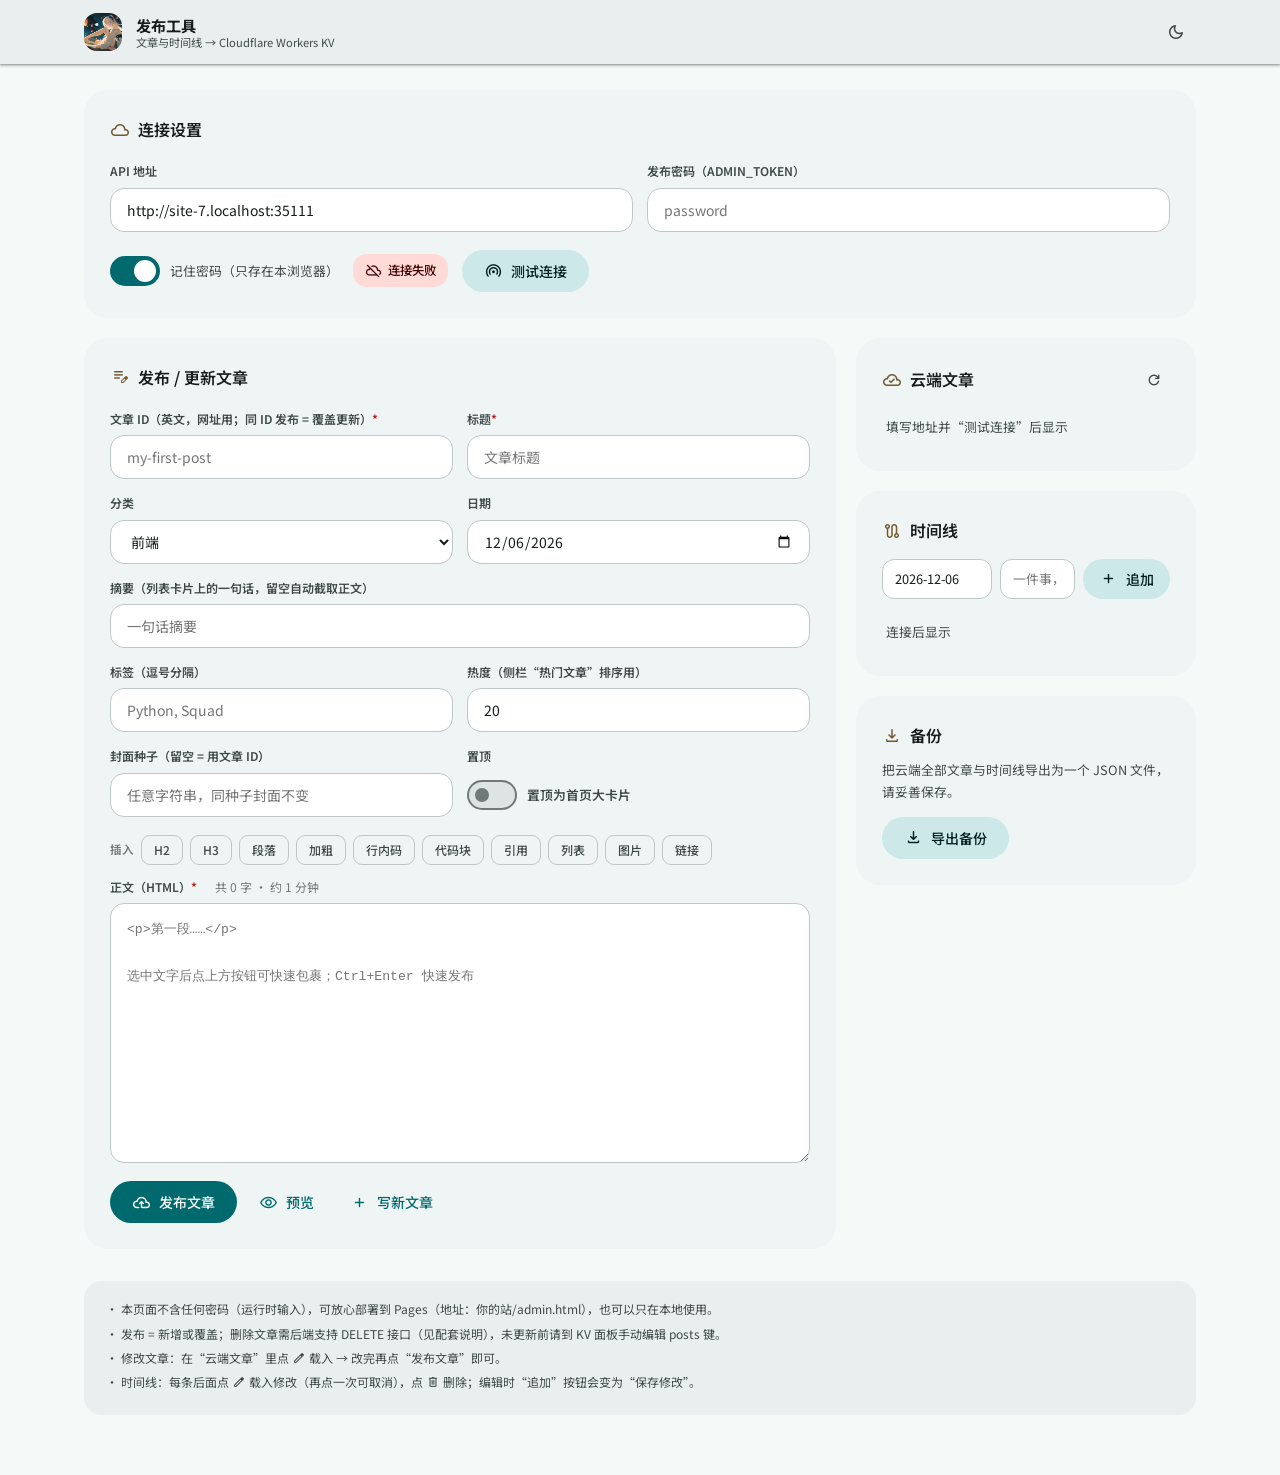
==== commit 849f5687: "Add files via upload" ====
--- a/admin.html
+++ b/admin.html
@@ -345,7 +345,6 @@
           <input id="tDate" type="text" placeholder="2026-09-01" style="width:110px;flex:none">
           <input id="tText" type="text" placeholder="一件事，如：第一次用 KV 发文">
           <button class="btn btn-tonal" id="tlAddBtn"><span class="msr">add</span>追加</button>
-          <button class="btn btn-tonal" id="tlCancelBtn" hidden><span class="msr">close</span>取消</button>
         </div>
         <div class="tl-list" id="tlList"><p class="placeholder">连接后显示</p></div>
       </section>
@@ -363,7 +362,7 @@
     <p>· 本页面不含任何密码（运行时输入），可放心部署到 Pages（地址：你的站/admin.html），也可以只在本地使用。</p>
     <p>· 发布 = 新增或覆盖；删除文章需后端支持 DELETE 接口（见配套说明），未更新前请到 KV 面板手动编辑 posts 键。</p>
     <p>· 修改文章：在“云端文章”里点 <span class="msr" style="font-size:14px;vertical-align:-2px">edit</span> 载入 → 改完再点“发布文章”即可。</p>
-    <p>· 时间线：每条后面点 <span class="msr" style="font-size:14px;vertical-align:-2px">edit</span> 载入修改，点 <span class="msr" style="font-size:14px;vertical-align:-2px">delete</span> 删除；编辑时“追加”按钮会变为“保存修改”。</p>
+    <p>· 时间线：每条后面点 <span class="msr" style="font-size:14px;vertical-align:-2px">edit</span> 载入修改（再点一次可取消），点 <span class="msr" style="font-size:14px;vertical-align:-2px">delete</span> 删除；编辑时“追加”按钮会变为“保存修改”。</p>
   </footer>
 </main>
 
@@ -671,28 +670,23 @@
     else delTimeline(i);
   });
   function startTlEdit(i) {
+    if (i === tlEditing) { resetTlForm(); renderTimeline(tlCache); return; } // 再点一次同一行的“编辑”= 取消编辑
     const item = tlCache[i];
     if (!item) return;
     tlEditing = i;
     $('#tDate').value = item.date;
     $('#tText').value = item.text;
     $('#tlAddBtn').innerHTML = '<span class="msr">save</span>保存修改';
-    $('#tlCancelBtn').hidden = false;
     renderTimeline(tlCache);
     $('#tText').focus();
-    msg('info', '正在编辑这条时间线，改完点“保存修改”', 'edit');
+    msg('info', '正在编辑这条时间线，再点一次“编辑”可取消，改完点“保存修改”', 'edit');
   }
   function resetTlForm() {
     tlEditing = -1;
     $('#tlAddBtn').innerHTML = '<span class="msr">add</span>追加';
-    $('#tlCancelBtn').hidden = true;
     $('#tDate').value = today();
     $('#tText').value = '';
   }
-  $('#tlCancelBtn').addEventListener('click', () => {
-    resetTlForm();
-    renderTimeline(tlCache);
-  });
   async function addTimeline() {
     const date = $('#tDate').value.trim();
     const text = $('#tText').value.trim();
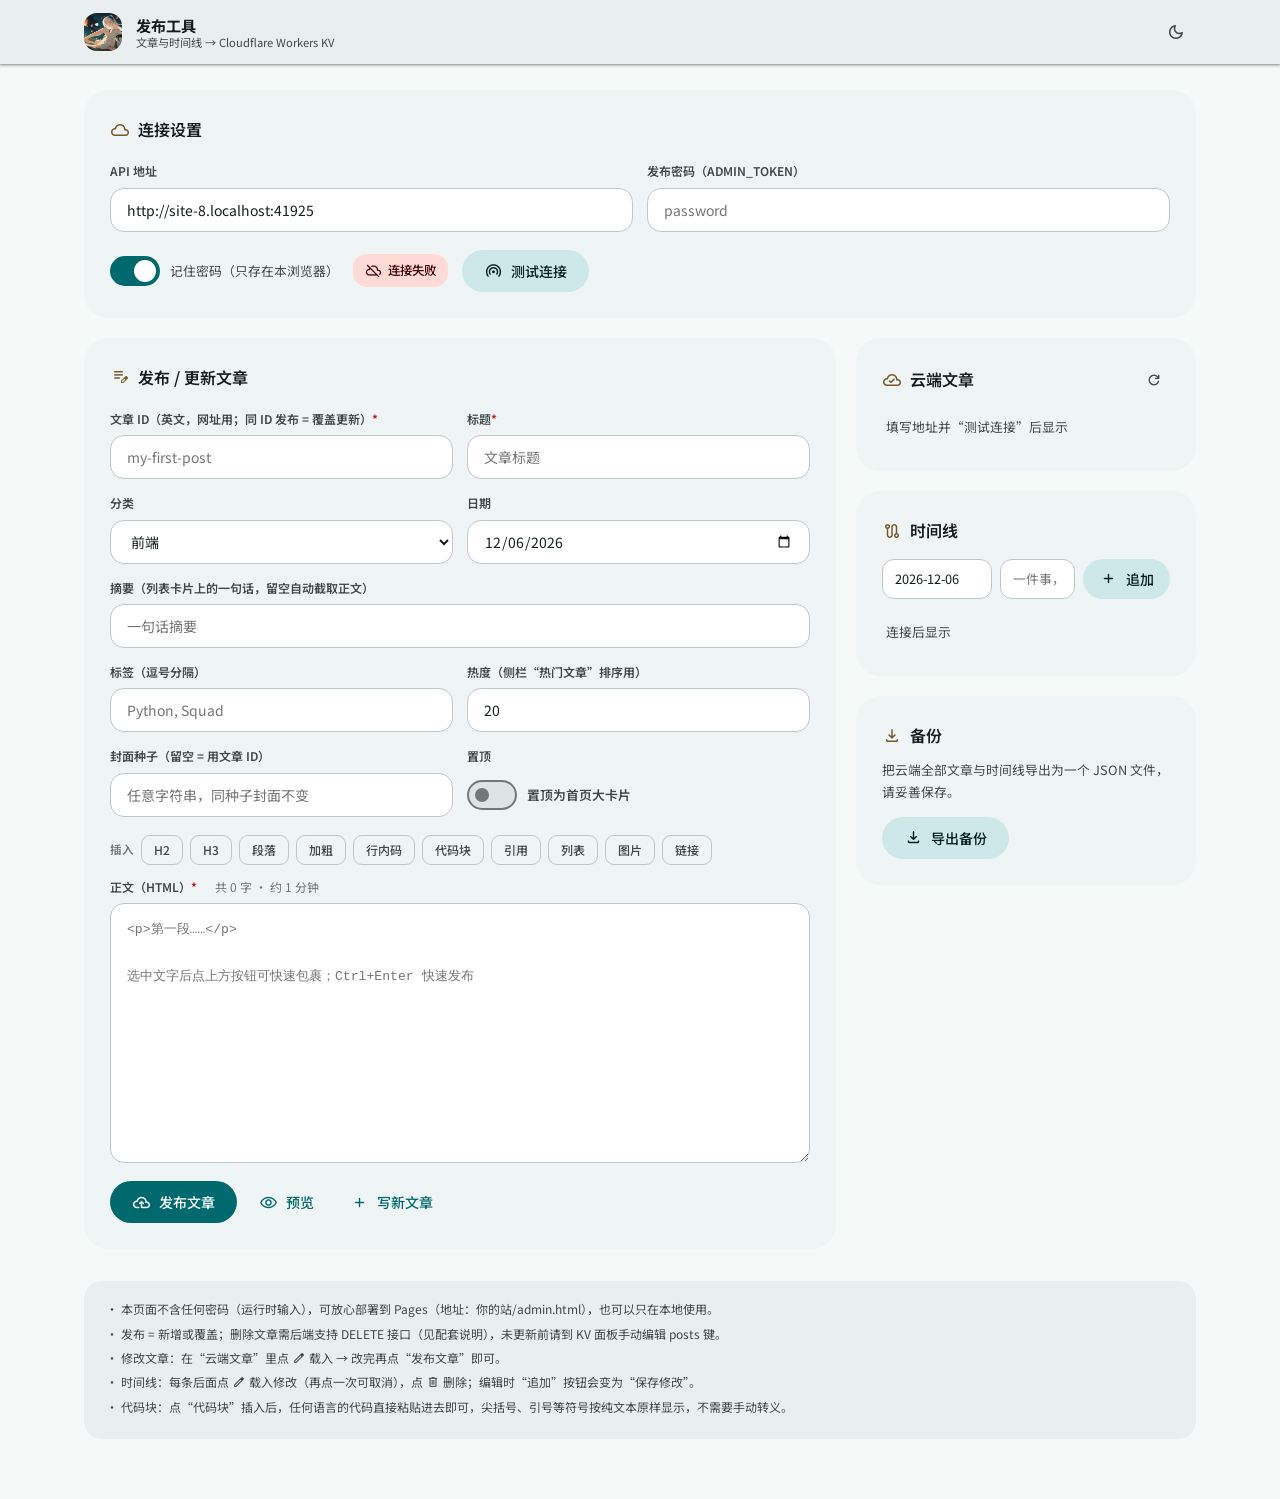
==== commit b51653f1: "Add files via upload" ====
--- a/admin.html
+++ b/admin.html
@@ -363,6 +363,7 @@
     <p>· 发布 = 新增或覆盖；删除文章需后端支持 DELETE 接口（见配套说明），未更新前请到 KV 面板手动编辑 posts 键。</p>
     <p>· 修改文章：在“云端文章”里点 <span class="msr" style="font-size:14px;vertical-align:-2px">edit</span> 载入 → 改完再点“发布文章”即可。</p>
     <p>· 时间线：每条后面点 <span class="msr" style="font-size:14px;vertical-align:-2px">edit</span> 载入修改（再点一次可取消），点 <span class="msr" style="font-size:14px;vertical-align:-2px">delete</span> 删除；编辑时“追加”按钮会变为“保存修改”。</p>
+    <p>· 代码块：点“代码块”插入后，任何语言的代码直接粘贴进去即可，尖括号、引号等符号按纯文本原样显示，不需要手动转义。</p>
   </footer>
 </main>
 
@@ -372,6 +373,13 @@
   const $  = s => document.querySelector(s);
   const $$ = s => Array.from(document.querySelectorAll(s));
   const esc = s => String(s == null ? '' : s).replace(/[&<>"]/g, c => ({ '&': '&amp;', '<': '&lt;', '>': '&gt;', '"': '&quot;' }[c]));
+  // 代码块按纯文本渲染（与博客端 script.js 一致）：先反转义再统一转义，任意语言的 < > & 都能原样显示
+  const unescapeEntities = s => String(s).replace(/&(?:amp|lt|gt|quot|#39);/gi, c => ({ '&amp;': '&', '&lt;': '<', '&gt;': '>', '&quot;': '"', '&#39;': "'" }[c.toLowerCase()]));
+  const plainCodeBlocks = html => String(html).replace(/<pre\b([^>]*)>([\s\S]*?)<\/pre>/gi, (m, attrs, inner) => {
+    const cm = inner.match(/^\s*<code\b[^>]*>([\s\S]*?)<\/code>\s*$/i);
+    const lang = (attrs.match(/data-lang\s*=\s*"([^"]*)"/i) || [])[1] || 'text';
+    return `<pre data-lang="${esc(lang)}"><code>${esc(unescapeEntities(cm ? cm[1] : inner))}</code></pre>`;
+  });
   const today = () => new Date().toISOString().slice(0, 10);
 
 
@@ -595,7 +603,7 @@
     p:     s => `<p>${s || '段落文字'}</p>\n`,
     b:     s => `<strong>${s || '加粗文字'}</strong>`,
     code:  s => `<code>${s || '行内代码'}</code>`,
-    pre:   s => `<pre data-lang="代码类型"><code>${s || '# 代码'}</code></pre>\n`,
+    pre:   s => `<pre><code>${s || '# 代码'}</code></pre>\n`,
     quote: s => `<blockquote>${s || '引用的文字'}</blockquote>\n`,
     ul:    s => `<ul>\n  <li>${s || '条目一'}</li>\n  <li>条目二</li>\n</ul>\n`,
     img:   s => `<figure><img src="https://loremflickr.com/900/600/landscape?lock=1" alt="${s || '图片说明'}" loading="lazy"><figcaption>${s || '图片说明'}</figcaption></figure>\n`,
@@ -625,7 +633,7 @@
   let previewOn = false;
   function renderPreview() {
     if (!previewOn) return;
-    $('#preview').innerHTML = contentEl.value || '<p class="placeholder">正文为空</p>';
+    $('#preview').innerHTML = contentEl.value ? plainCodeBlocks(contentEl.value) : '<p class="placeholder">正文为空</p>';
   }
   $('#previewBtn').addEventListener('click', () => {
     previewOn = !previewOn;
